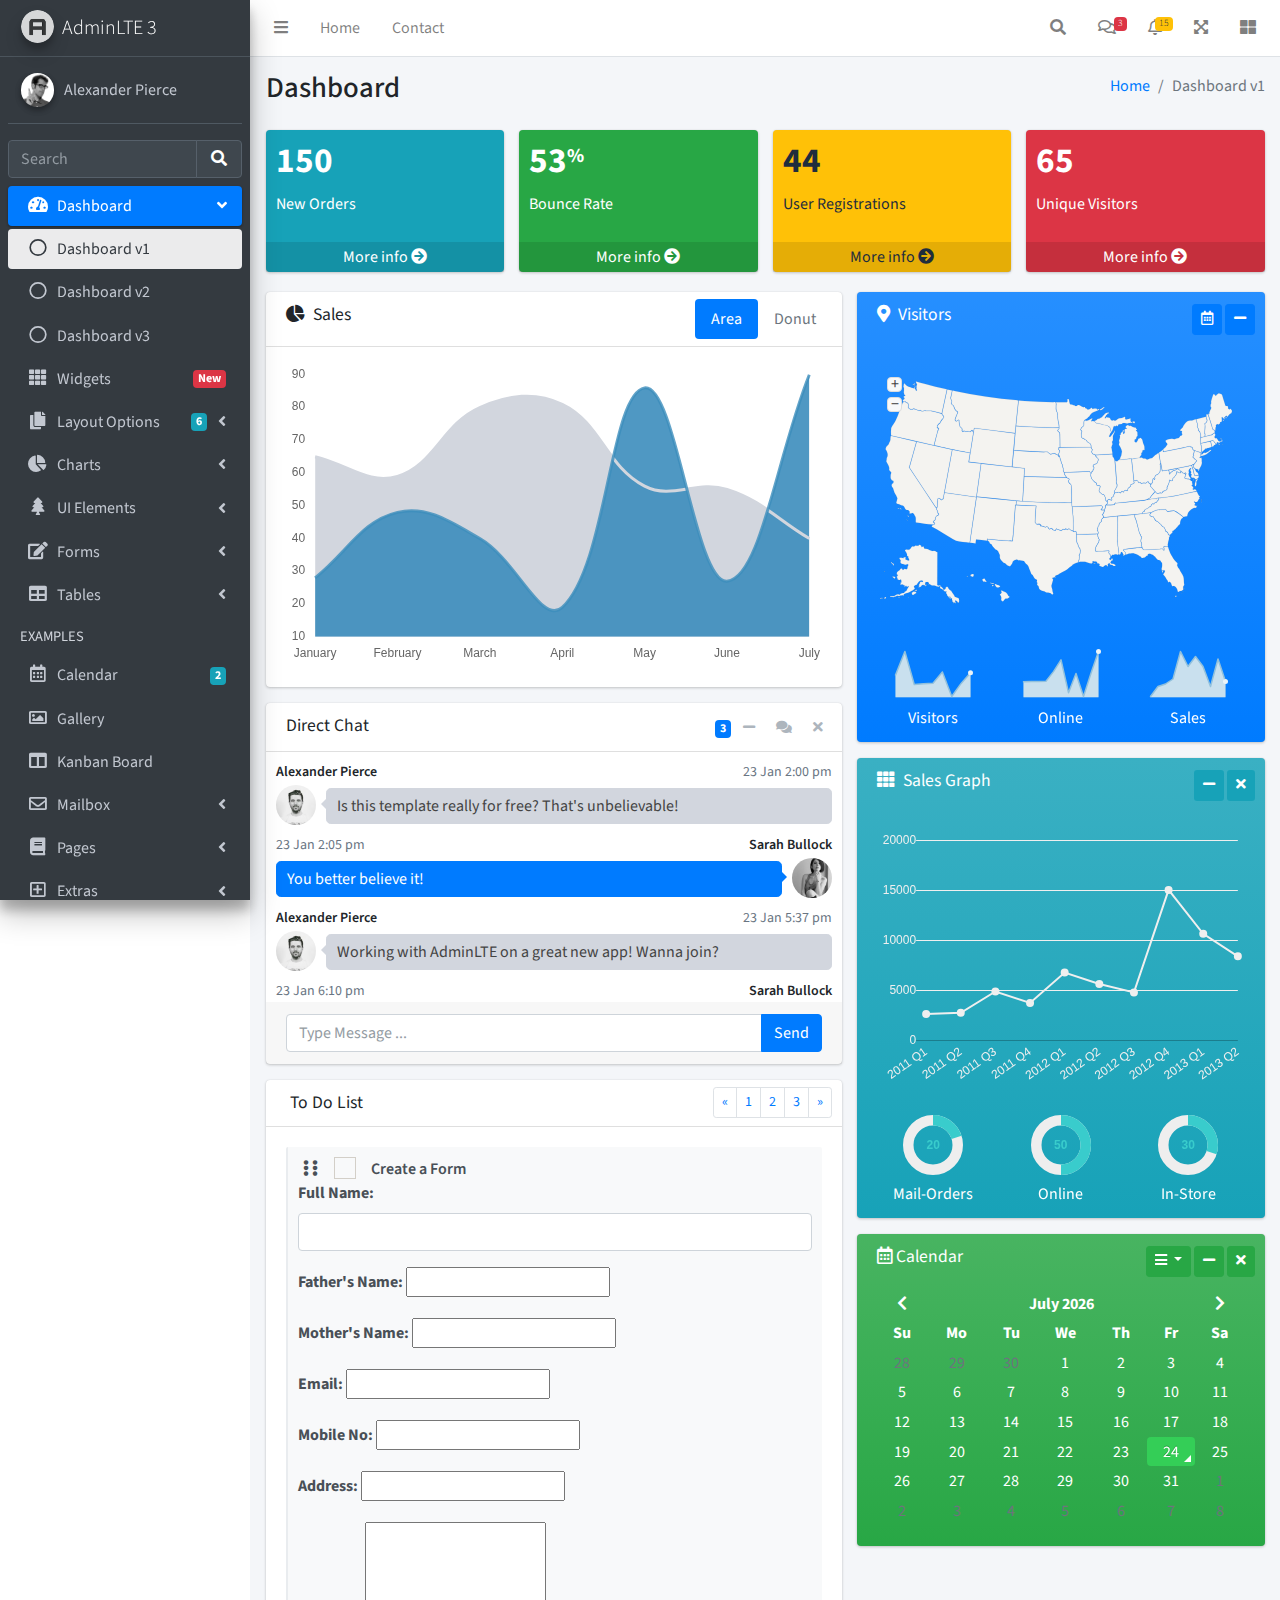
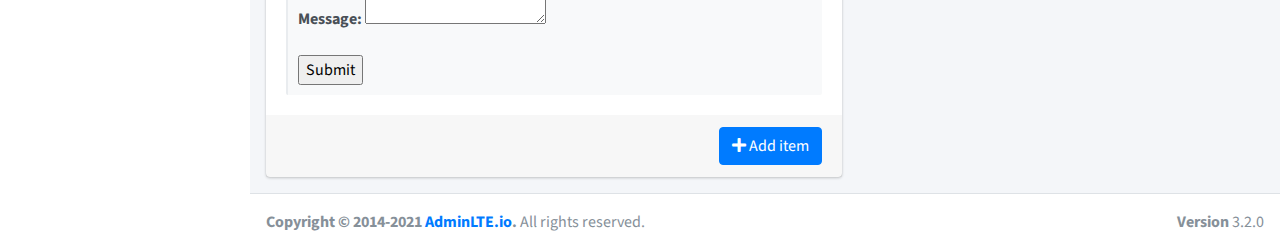
==== index.html @ a530fca0 "form assignment" ====
<!DOCTYPE html>
<html lang="en">
<head>
  <meta charset="utf-8">
  <meta name="viewport" content="width=device-width, initial-scale=1">
  <title>AdminLTE 3 | Dashboard</title>

  <!-- Google Font: Source Sans Pro -->
  <link rel="stylesheet" href="https://fonts.googleapis.com/css?family=Source+Sans+Pro:300,400,400i,700&display=fallback">
  <!-- Font Awesome -->
  <link rel="stylesheet" href="plugins/fontawesome-free/css/all.min.css">
  <!-- Ionicons -->
  <link rel="stylesheet" href="https://code.ionicframework.com/ionicons/2.0.1/css/ionicons.min.css">
  <!-- Tempusdominus Bootstrap 4 -->
  <link rel="stylesheet" href="plugins/tempusdominus-bootstrap-4/css/tempusdominus-bootstrap-4.min.css">
  <!-- iCheck -->
  <link rel="stylesheet" href="plugins/icheck-bootstrap/icheck-bootstrap.min.css">
  <!-- JQVMap -->
  <link rel="stylesheet" href="plugins/jqvmap/jqvmap.min.css">
  <!-- Theme style -->
  <link rel="stylesheet" href="dist/css/adminlte.min.css">
  <!-- overlayScrollbars -->
  <link rel="stylesheet" href="plugins/overlayScrollbars/css/OverlayScrollbars.min.css">
  <!-- Daterange picker -->
  <link rel="stylesheet" href="plugins/daterangepicker/daterangepicker.css">
  <!-- summernote -->
  <link rel="stylesheet" href="plugins/summernote/summernote-bs4.min.css">
</head>
<body class="hold-transition sidebar-mini layout-fixed">
<div class="wrapper">

  <!-- Preloader -->
  <div class="preloader flex-column justify-content-center align-items-center">
    <img class="animation__shake" src="dist/img/AdminLTELogo.png" alt="AdminLTELogo" height="60" width="60">
  </div>

  <!-- Navbar -->
  <nav class="main-header navbar navbar-expand navbar-white navbar-light">
    <!-- Left navbar links -->
    <ul class="navbar-nav">
      <li class="nav-item">
        <a class="nav-link" data-widget="pushmenu" href="#" role="button"><i class="fas fa-bars"></i></a>
      </li>
      <li class="nav-item d-none d-sm-inline-block">
        <a href="index3.html" class="nav-link">Home</a>
      </li>
      <li class="nav-item d-none d-sm-inline-block">
        <a href="#" class="nav-link">Contact</a>
      </li>
    </ul>

    <!-- Right navbar links -->
    <ul class="navbar-nav ml-auto">
      <!-- Navbar Search -->
      <li class="nav-item">
        <a class="nav-link" data-widget="navbar-search" href="#" role="button">
          <i class="fas fa-search"></i>
        </a>
        <div class="navbar-search-block">
          <form class="form-inline">
            <div class="input-group input-group-sm">
              <input class="form-control form-control-navbar" type="search" placeholder="Search" aria-label="Search">
              <div class="input-group-append">
                <button class="btn btn-navbar" type="submit">
                  <i class="fas fa-search"></i>
                </button>
                <button class="btn btn-navbar" type="button" data-widget="navbar-search">
                  <i class="fas fa-times"></i>
                </button>
              </div>
            </div>
          </form>
        </div>
      </li>

      <!-- Messages Dropdown Menu -->
      <li class="nav-item dropdown">
        <a class="nav-link" data-toggle="dropdown" href="#">
          <i class="far fa-comments"></i>
          <span class="badge badge-danger navbar-badge">3</span>
        </a>
        <div class="dropdown-menu dropdown-menu-lg dropdown-menu-right">
          <a href="#" class="dropdown-item">
            <!-- Message Start -->
            <div class="media">
              <img src="dist/img/user1-128x128.jpg" alt="User Avatar" class="img-size-50 mr-3 img-circle">
              <div class="media-body">
                <h3 class="dropdown-item-title">
                  Brad Diesel
                  <span class="float-right text-sm text-danger"><i class="fas fa-star"></i></span>
                </h3>
                <p class="text-sm">Call me whenever you can...</p>
                <p class="text-sm text-muted"><i class="far fa-clock mr-1"></i> 4 Hours Ago</p>
              </div>
            </div>
            <!-- Message End -->
          </a>
          <div class="dropdown-divider"></div>
          <a href="#" class="dropdown-item">
            <!-- Message Start -->
            <div class="media">
              <img src="dist/img/user8-128x128.jpg" alt="User Avatar" class="img-size-50 img-circle mr-3">
              <div class="media-body">
                <h3 class="dropdown-item-title">
                  John Pierce
                  <span class="float-right text-sm text-muted"><i class="fas fa-star"></i></span>
                </h3>
                <p class="text-sm">I got your message bro</p>
                <p class="text-sm text-muted"><i class="far fa-clock mr-1"></i> 4 Hours Ago</p>
              </div>
            </div>
            <!-- Message End -->
          </a>
          <div class="dropdown-divider"></div>
          <a href="#" class="dropdown-item">
            <!-- Message Start -->
            <div class="media">
              <img src="dist/img/user3-128x128.jpg" alt="User Avatar" class="img-size-50 img-circle mr-3">
              <div class="media-body">
                <h3 class="dropdown-item-title">
                  Nora Silvester
                  <span class="float-right text-sm text-warning"><i class="fas fa-star"></i></span>
                </h3>
                <p class="text-sm">The subject goes here</p>
                <p class="text-sm text-muted"><i class="far fa-clock mr-1"></i> 4 Hours Ago</p>
              </div>
            </div>
            <!-- Message End -->
          </a>
          <div class="dropdown-divider"></div>
          <a href="#" class="dropdown-item dropdown-footer">See All Messages</a>
        </div>
      </li>
      <!-- Notifications Dropdown Menu -->
      <li class="nav-item dropdown">
        <a class="nav-link" data-toggle="dropdown" href="#">
          <i class="far fa-bell"></i>
          <span class="badge badge-warning navbar-badge">15</span>
        </a>
        <div class="dropdown-menu dropdown-menu-lg dropdown-menu-right">
          <span class="dropdown-item dropdown-header">15 Notifications</span>
          <div class="dropdown-divider"></div>
          <a href="#" class="dropdown-item">
            <i class="fas fa-envelope mr-2"></i> 4 new messages
            <span class="float-right text-muted text-sm">3 mins</span>
          </a>
          <div class="dropdown-divider"></div>
          <a href="#" class="dropdown-item">
            <i class="fas fa-users mr-2"></i> 8 friend requests
            <span class="float-right text-muted text-sm">12 hours</span>
          </a>
          <div class="dropdown-divider"></div>
          <a href="#" class="dropdown-item">
            <i class="fas fa-file mr-2"></i> 3 new reports
            <span class="float-right text-muted text-sm">2 days</span>
          </a>
          <div class="dropdown-divider"></div>
          <a href="#" class="dropdown-item dropdown-footer">See All Notifications</a>
        </div>
      </li>
      <li class="nav-item">
        <a class="nav-link" data-widget="fullscreen" href="#" role="button">
          <i class="fas fa-expand-arrows-alt"></i>
        </a>
      </li>
      <li class="nav-item">
        <a class="nav-link" data-widget="control-sidebar" data-controlsidebar-slide="true" href="#" role="button">
          <i class="fas fa-th-large"></i>
        </a>
      </li>
    </ul>
  </nav>
  <!-- /.navbar -->

  <!-- Main Sidebar Container -->
  <aside class="main-sidebar sidebar-dark-primary elevation-4">
    <!-- Brand Logo -->
    <a href="index3.html" class="brand-link">
      <img src="dist/img/AdminLTELogo.png" alt="AdminLTE Logo" class="brand-image img-circle elevation-3" style="opacity: .8">
      <span class="brand-text font-weight-light">AdminLTE 3</span>
    </a>

    <!-- Sidebar -->
    <div class="sidebar">
      <!-- Sidebar user panel (optional) -->
      <div class="user-panel mt-3 pb-3 mb-3 d-flex">
        <div class="image">
          <img src="dist/img/user2-160x160.jpg" class="img-circle elevation-2" alt="User Image">
        </div>
        <div class="info">
          <a href="#" class="d-block">Alexander Pierce</a>
        </div>
      </div>

      <!-- SidebarSearch Form -->
      <div class="form-inline">
        <div class="input-group" data-widget="sidebar-search">
          <input class="form-control form-control-sidebar" type="search" placeholder="Search" aria-label="Search">
          <div class="input-group-append">
            <button class="btn btn-sidebar">
              <i class="fas fa-search fa-fw"></i>
            </button>
          </div>
        </div>
      </div>

      <!-- Sidebar Menu -->
      <nav class="mt-2">
        <ul class="nav nav-pills nav-sidebar flex-column" data-widget="treeview" role="menu" data-accordion="false">
          <!-- Add icons to the links using the .nav-icon class
               with font-awesome or any other icon font library -->
          <li class="nav-item menu-open">
            <a href="#" class="nav-link active">
              <i class="nav-icon fas fa-tachometer-alt"></i>
              <p>
                Dashboard
                <i class="right fas fa-angle-left"></i>
              </p>
            </a>
            <ul class="nav nav-treeview">
              <li class="nav-item">
                <a href="./index.html" class="nav-link active">
                  <i class="far fa-circle nav-icon"></i>
                  <p>Dashboard v1</p>
                </a>
              </li>
              <li class="nav-item">
                <a href="./index2.html" class="nav-link">
                  <i class="far fa-circle nav-icon"></i>
                  <p>Dashboard v2</p>
                </a>
              </li>
              <li class="nav-item">
                <a href="./index3.html" class="nav-link">
                  <i class="far fa-circle nav-icon"></i>
                  <p>Dashboard v3</p>
                </a>
              </li>
            </ul>
          </li>
          <li class="nav-item">
            <a href="pages/widgets.html" class="nav-link">
              <i class="nav-icon fas fa-th"></i>
              <p>
                Widgets
                <span class="right badge badge-danger">New</span>
              </p>
            </a>
          </li>
          <li class="nav-item">
            <a href="#" class="nav-link">
              <i class="nav-icon fas fa-copy"></i>
              <p>
                Layout Options
                <i class="fas fa-angle-left right"></i>
                <span class="badge badge-info right">6</span>
              </p>
            </a>
            <ul class="nav nav-treeview">
              <li class="nav-item">
                <a href="pages/layout/top-nav.html" class="nav-link">
                  <i class="far fa-circle nav-icon"></i>
                  <p>Top Navigation</p>
                </a>
              </li>
              <li class="nav-item">
                <a href="pages/layout/top-nav-sidebar.html" class="nav-link">
                  <i class="far fa-circle nav-icon"></i>
                  <p>Top Navigation + Sidebar</p>
                </a>
              </li>
              <li class="nav-item">
                <a href="pages/layout/boxed.html" class="nav-link">
                  <i class="far fa-circle nav-icon"></i>
                  <p>Boxed</p>
                </a>
              </li>
              <li class="nav-item">
                <a href="pages/layout/fixed-sidebar.html" class="nav-link">
                  <i class="far fa-circle nav-icon"></i>
                  <p>Fixed Sidebar</p>
                </a>
              </li>
              <li class="nav-item">
                <a href="pages/layout/fixed-sidebar-custom.html" class="nav-link">
                  <i class="far fa-circle nav-icon"></i>
                  <p>Fixed Sidebar <small>+ Custom Area</small></p>
                </a>
              </li>
              <li class="nav-item">
                <a href="pages/layout/fixed-topnav.html" class="nav-link">
                  <i class="far fa-circle nav-icon"></i>
                  <p>Fixed Navbar</p>
                </a>
              </li>
              <li class="nav-item">
                <a href="pages/layout/fixed-footer.html" class="nav-link">
                  <i class="far fa-circle nav-icon"></i>
                  <p>Fixed Footer</p>
                </a>
              </li>
              <li class="nav-item">
                <a href="pages/layout/collapsed-sidebar.html" class="nav-link">
                  <i class="far fa-circle nav-icon"></i>
                  <p>Collapsed Sidebar</p>
                </a>
              </li>
            </ul>
          </li>
          <li class="nav-item">
            <a href="#" class="nav-link">
              <i class="nav-icon fas fa-chart-pie"></i>
              <p>
                Charts
                <i class="right fas fa-angle-left"></i>
              </p>
            </a>
            <ul class="nav nav-treeview">
              <li class="nav-item">
                <a href="pages/charts/chartjs.html" class="nav-link">
                  <i class="far fa-circle nav-icon"></i>
                  <p>ChartJS</p>
                </a>
              </li>
              <li class="nav-item">
                <a href="pages/charts/flot.html" class="nav-link">
                  <i class="far fa-circle nav-icon"></i>
                  <p>Flot</p>
                </a>
              </li>
              <li class="nav-item">
                <a href="pages/charts/inline.html" class="nav-link">
                  <i class="far fa-circle nav-icon"></i>
                  <p>Inline</p>
                </a>
              </li>
              <li class="nav-item">
                <a href="pages/charts/uplot.html" class="nav-link">
                  <i class="far fa-circle nav-icon"></i>
                  <p>uPlot</p>
                </a>
              </li>
            </ul>
          </li>
          <li class="nav-item">
            <a href="#" class="nav-link">
              <i class="nav-icon fas fa-tree"></i>
              <p>
                UI Elements
                <i class="fas fa-angle-left right"></i>
              </p>
            </a>
            <ul class="nav nav-treeview">
              <li class="nav-item">
                <a href="pages/UI/general.html" class="nav-link">
                  <i class="far fa-circle nav-icon"></i>
                  <p>General</p>
                </a>
              </li>
              <li class="nav-item">
                <a href="pages/UI/icons.html" class="nav-link">
                  <i class="far fa-circle nav-icon"></i>
                  <p>Icons</p>
                </a>
              </li>
              <li class="nav-item">
                <a href="pages/UI/buttons.html" class="nav-link">
                  <i class="far fa-circle nav-icon"></i>
                  <p>Buttons</p>
                </a>
              </li>
              <li class="nav-item">
                <a href="pages/UI/sliders.html" class="nav-link">
                  <i class="far fa-circle nav-icon"></i>
                  <p>Sliders</p>
                </a>
              </li>
              <li class="nav-item">
                <a href="pages/UI/modals.html" class="nav-link">
                  <i class="far fa-circle nav-icon"></i>
                  <p>Modals & Alerts</p>
                </a>
              </li>
              <li class="nav-item">
                <a href="pages/UI/navbar.html" class="nav-link">
                  <i class="far fa-circle nav-icon"></i>
                  <p>Navbar & Tabs</p>
                </a>
              </li>
              <li class="nav-item">
                <a href="pages/UI/timeline.html" class="nav-link">
                  <i class="far fa-circle nav-icon"></i>
                  <p>Timeline</p>
                </a>
              </li>
              <li class="nav-item">
                <a href="pages/UI/ribbons.html" class="nav-link">
                  <i class="far fa-circle nav-icon"></i>
                  <p>Ribbons</p>
                </a>
              </li>
            </ul>
          </li>
          <li class="nav-item">
            <a href="#" class="nav-link">
              <i class="nav-icon fas fa-edit"></i>
              <p>
                Forms
                <i class="fas fa-angle-left right"></i>
              </p>
            </a>
            <ul class="nav nav-treeview">
              <li class="nav-item">
                <a href="pages/forms/general.html" class="nav-link">
                  <i class="far fa-circle nav-icon"></i>
                  <p>General Elements</p>
                </a>
              </li>
              <li class="nav-item">
                <a href="pages/forms/advanced.html" class="nav-link">
                  <i class="far fa-circle nav-icon"></i>
                  <p>Advanced Elements</p>
                </a>
              </li>
              <li class="nav-item">
                <a href="pages/forms/editors.html" class="nav-link">
                  <i class="far fa-circle nav-icon"></i>
                  <p>Editors</p>
                </a>
              </li>
              <li class="nav-item">
                <a href="pages/forms/validation.html" class="nav-link">
                  <i class="far fa-circle nav-icon"></i>
                  <p>Validation</p>
                </a>
              </li>
            </ul>
          </li>
          <li class="nav-item">
            <a href="#" class="nav-link">
              <i class="nav-icon fas fa-table"></i>
              <p>
                Tables
                <i class="fas fa-angle-left right"></i>
              </p>
            </a>
            <ul class="nav nav-treeview">
              <li class="nav-item">
                <a href="pages/tables/simple.html" class="nav-link">
                  <i class="far fa-circle nav-icon"></i>
                  <p>Simple Tables</p>
                </a>
              </li>
              <li class="nav-item">
                <a href="pages/tables/data.html" class="nav-link">
                  <i class="far fa-circle nav-icon"></i>
                  <p>DataTables</p>
                </a>
              </li>
              <li class="nav-item">
                <a href="pages/tables/jsgrid.html" class="nav-link">
                  <i class="far fa-circle nav-icon"></i>
                  <p>jsGrid</p>
                </a>
              </li>
            </ul>
          </li>
          <li class="nav-header">EXAMPLES</li>
          <li class="nav-item">
            <a href="pages/calendar.html" class="nav-link">
              <i class="nav-icon far fa-calendar-alt"></i>
              <p>
                Calendar
                <span class="badge badge-info right">2</span>
              </p>
            </a>
          </li>
          <li class="nav-item">
            <a href="pages/gallery.html" class="nav-link">
              <i class="nav-icon far fa-image"></i>
              <p>
                Gallery
              </p>
            </a>
          </li>
          <li class="nav-item">
            <a href="pages/kanban.html" class="nav-link">
              <i class="nav-icon fas fa-columns"></i>
              <p>
                Kanban Board
              </p>
            </a>
          </li>
          <li class="nav-item">
            <a href="#" class="nav-link">
              <i class="nav-icon far fa-envelope"></i>
              <p>
                Mailbox
                <i class="fas fa-angle-left right"></i>
              </p>
            </a>
            <ul class="nav nav-treeview">
              <li class="nav-item">
                <a href="pages/mailbox/mailbox.html" class="nav-link">
                  <i class="far fa-circle nav-icon"></i>
                  <p>Inbox</p>
                </a>
              </li>
              <li class="nav-item">
                <a href="pages/mailbox/compose.html" class="nav-link">
                  <i class="far fa-circle nav-icon"></i>
                  <p>Compose</p>
                </a>
              </li>
              <li class="nav-item">
                <a href="pages/mailbox/read-mail.html" class="nav-link">
                  <i class="far fa-circle nav-icon"></i>
                  <p>Read</p>
                </a>
              </li>
            </ul>
          </li>
          <li class="nav-item">
            <a href="#" class="nav-link">
              <i class="nav-icon fas fa-book"></i>
              <p>
                Pages
                <i class="fas fa-angle-left right"></i>
              </p>
            </a>
            <ul class="nav nav-treeview">
              <li class="nav-item">
                <a href="pages/examples/invoice.html" class="nav-link">
                  <i class="far fa-circle nav-icon"></i>
                  <p>Invoice</p>
                </a>
              </li>
              <li class="nav-item">
                <a href="pages/examples/profile.html" class="nav-link">
                  <i class="far fa-circle nav-icon"></i>
                  <p>Profile</p>
                </a>
              </li>
              <li class="nav-item">
                <a href="pages/examples/e-commerce.html" class="nav-link">
                  <i class="far fa-circle nav-icon"></i>
                  <p>E-commerce</p>
                </a>
              </li>
              <li class="nav-item">
                <a href="pages/examples/projects.html" class="nav-link">
                  <i class="far fa-circle nav-icon"></i>
                  <p>Projects</p>
                </a>
              </li>
              <li class="nav-item">
                <a href="pages/examples/project-add.html" class="nav-link">
                  <i class="far fa-circle nav-icon"></i>
                  <p>Project Add</p>
                </a>
              </li>
              <li class="nav-item">
                <a href="pages/examples/project-edit.html" class="nav-link">
                  <i class="far fa-circle nav-icon"></i>
                  <p>Project Edit</p>
                </a>
              </li>
              <li class="nav-item">
                <a href="pages/examples/project-detail.html" class="nav-link">
                  <i class="far fa-circle nav-icon"></i>
                  <p>Project Detail</p>
                </a>
              </li>
              <li class="nav-item">
                <a href="pages/examples/contacts.html" class="nav-link">
                  <i class="far fa-circle nav-icon"></i>
                  <p>Contacts</p>
                </a>
              </li>
              <li class="nav-item">
                <a href="pages/examples/faq.html" class="nav-link">
                  <i class="far fa-circle nav-icon"></i>
                  <p>FAQ</p>
                </a>
              </li>
              <li class="nav-item">
                <a href="pages/examples/contact-us.html" class="nav-link">
                  <i class="far fa-circle nav-icon"></i>
                  <p>Contact us</p>
                </a>
              </li>
            </ul>
          </li>
          <li class="nav-item">
            <a href="#" class="nav-link">
              <i class="nav-icon far fa-plus-square"></i>
              <p>
                Extras
                <i class="fas fa-angle-left right"></i>
              </p>
            </a>
            <ul class="nav nav-treeview">
              <li class="nav-item">
                <a href="#" class="nav-link">
                  <i class="far fa-circle nav-icon"></i>
                  <p>
                    Login & Register v1
                    <i class="fas fa-angle-left right"></i>
                  </p>
                </a>
                <ul class="nav nav-treeview">
                  <li class="nav-item">
                    <a href="pages/examples/login.html" class="nav-link">
                      <i class="far fa-circle nav-icon"></i>
                      <p>Login v1</p>
                    </a>
                  </li>
                  <li class="nav-item">
                    <a href="pages/examples/register.html" class="nav-link">
                      <i class="far fa-circle nav-icon"></i>
                      <p>Register v1</p>
                    </a>
                  </li>
                  <li class="nav-item">
                    <a href="pages/examples/forgot-password.html" class="nav-link">
                      <i class="far fa-circle nav-icon"></i>
                      <p>Forgot Password v1</p>
                    </a>
                  </li>
                  <li class="nav-item">
                    <a href="pages/examples/recover-password.html" class="nav-link">
                      <i class="far fa-circle nav-icon"></i>
                      <p>Recover Password v1</p>
                    </a>
                  </li>
                </ul>
              </li>
              <li class="nav-item">
                <a href="#" class="nav-link">
                  <i class="far fa-circle nav-icon"></i>
                  <p>
                    Login & Register v2
                    <i class="fas fa-angle-left right"></i>
                  </p>
                </a>
                <ul class="nav nav-treeview">
                  <li class="nav-item">
                    <a href="pages/examples/login-v2.html" class="nav-link">
                      <i class="far fa-circle nav-icon"></i>
                      <p>Login v2</p>
                    </a>
                  </li>
                  <li class="nav-item">
                    <a href="pages/examples/register-v2.html" class="nav-link">
                      <i class="far fa-circle nav-icon"></i>
                      <p>Register v2</p>
                    </a>
                  </li>
                  <li class="nav-item">
                    <a href="pages/examples/forgot-password-v2.html" class="nav-link">
                      <i class="far fa-circle nav-icon"></i>
                      <p>Forgot Password v2</p>
                    </a>
                  </li>
                  <li class="nav-item">
                    <a href="pages/examples/recover-password-v2.html" class="nav-link">
                      <i class="far fa-circle nav-icon"></i>
                      <p>Recover Password v2</p>
                    </a>
                  </li>
                </ul>
              </li>
              <li class="nav-item">
                <a href="pages/examples/lockscreen.html" class="nav-link">
                  <i class="far fa-circle nav-icon"></i>
                  <p>Lockscreen</p>
                </a>
              </li>
              <li class="nav-item">
                <a href="pages/examples/legacy-user-menu.html" class="nav-link">
                  <i class="far fa-circle nav-icon"></i>
                  <p>Legacy User Menu</p>
                </a>
              </li>
              <li class="nav-item">
                <a href="pages/examples/language-menu.html" class="nav-link">
                  <i class="far fa-circle nav-icon"></i>
                  <p>Language Menu</p>
                </a>
              </li>
              <li class="nav-item">
                <a href="pages/examples/404.html" class="nav-link">
                  <i class="far fa-circle nav-icon"></i>
                  <p>Error 404</p>
                </a>
              </li>
              <li class="nav-item">
                <a href="pages/examples/500.html" class="nav-link">
                  <i class="far fa-circle nav-icon"></i>
                  <p>Error 500</p>
                </a>
              </li>
              <li class="nav-item">
                <a href="pages/examples/pace.html" class="nav-link">
                  <i class="far fa-circle nav-icon"></i>
                  <p>Pace</p>
                </a>
              </li>
              <li class="nav-item">
                <a href="pages/examples/blank.html" class="nav-link">
                  <i class="far fa-circle nav-icon"></i>
                  <p>Blank Page</p>
                </a>
              </li>
              <li class="nav-item">
                <a href="starter.html" class="nav-link">
                  <i class="far fa-circle nav-icon"></i>
                  <p>Starter Page</p>
                </a>
              </li>
            </ul>
          </li>
          <li class="nav-item">
            <a href="#" class="nav-link">
              <i class="nav-icon fas fa-search"></i>
              <p>
                Search
                <i class="fas fa-angle-left right"></i>
              </p>
            </a>
            <ul class="nav nav-treeview">
              <li class="nav-item">
                <a href="pages/search/simple.html" class="nav-link">
                  <i class="far fa-circle nav-icon"></i>
                  <p>Simple Search</p>
                </a>
              </li>
              <li class="nav-item">
                <a href="pages/search/enhanced.html" class="nav-link">
                  <i class="far fa-circle nav-icon"></i>
                  <p>Enhanced</p>
                </a>
              </li>
            </ul>
          </li>
          <li class="nav-header">MISCELLANEOUS</li>
          <li class="nav-item">
            <a href="iframe.html" class="nav-link">
              <i class="nav-icon fas fa-ellipsis-h"></i>
              <p>Tabbed IFrame Plugin</p>
            </a>
          </li>
          <li class="nav-item">
            <a href="https://adminlte.io/docs/3.1/" class="nav-link">
              <i class="nav-icon fas fa-file"></i>
              <p>Documentation</p>
            </a>
          </li>
          <li class="nav-header">MULTI LEVEL EXAMPLE</li>
          <li class="nav-item">
            <a href="#" class="nav-link">
              <i class="fas fa-circle nav-icon"></i>
              <p>Level 1</p>
            </a>
          </li>
          <li class="nav-item">
            <a href="#" class="nav-link">
              <i class="nav-icon fas fa-circle"></i>
              <p>
                Level 1
                <i class="right fas fa-angle-left"></i>
              </p>
            </a>
            <ul class="nav nav-treeview">
              <li class="nav-item">
                <a href="#" class="nav-link">
                  <i class="far fa-circle nav-icon"></i>
                  <p>Level 2</p>
                </a>
              </li>
              <li class="nav-item">
                <a href="#" class="nav-link">
                  <i class="far fa-circle nav-icon"></i>
                  <p>
                    Level 2
                    <i class="right fas fa-angle-left"></i>
                  </p>
                </a>
                <ul class="nav nav-treeview">
                  <li class="nav-item">
                    <a href="#" class="nav-link">
                      <i class="far fa-dot-circle nav-icon"></i>
                      <p>Level 3</p>
                    </a>
                  </li>
                  <li class="nav-item">
                    <a href="#" class="nav-link">
                      <i class="far fa-dot-circle nav-icon"></i>
                      <p>Level 3</p>
                    </a>
                  </li>
                  <li class="nav-item">
                    <a href="#" class="nav-link">
                      <i class="far fa-dot-circle nav-icon"></i>
                      <p>Level 3</p>
                    </a>
                  </li>
                </ul>
              </li>
              <li class="nav-item">
                <a href="#" class="nav-link">
                  <i class="far fa-circle nav-icon"></i>
                  <p>Level 2</p>
                </a>
              </li>
            </ul>
          </li>
          <li class="nav-item">
            <a href="#" class="nav-link">
              <i class="fas fa-circle nav-icon"></i>
              <p>Level 1</p>
            </a>
          </li>
          <li class="nav-header">LABELS</li>
          <li class="nav-item">
            <a href="#" class="nav-link">
              <i class="nav-icon far fa-circle text-danger"></i>
              <p class="text">Important</p>
            </a>
          </li>
          <li class="nav-item">
            <a href="#" class="nav-link">
              <i class="nav-icon far fa-circle text-warning"></i>
              <p>Warning</p>
            </a>
          </li>
          <li class="nav-item">
            <a href="#" class="nav-link">
              <i class="nav-icon far fa-circle text-info"></i>
              <p>Informational</p>
            </a>
          </li>
        </ul>
      </nav>
      <!-- /.sidebar-menu -->
    </div>
    <!-- /.sidebar -->
  </aside>

  <!-- Content Wrapper. Contains page content -->
  <div class="content-wrapper">
    <!-- Content Header (Page header) -->
    <div class="content-header">
      <div class="container-fluid">
        <div class="row mb-2">
          <div class="col-sm-6">
            <h1 class="m-0">Dashboard</h1>
          </div><!-- /.col -->
          <div class="col-sm-6">
            <ol class="breadcrumb float-sm-right">
              <li class="breadcrumb-item"><a href="#">Home</a></li>
              <li class="breadcrumb-item active">Dashboard v1</li>
            </ol>
          </div><!-- /.col -->
        </div><!-- /.row -->
      </div><!-- /.container-fluid -->
    </div>
    <!-- /.content-header -->

    <!-- Main content -->
    <section class="content">
      <div class="container-fluid">
        <!-- Small boxes (Stat box) -->
        <div class="row">
          <div class="col-lg-3 col-6">
            <!-- small box -->
            <div class="small-box bg-info">
              <div class="inner">
                <h3>150</h3>

                <p>New Orders</p>
              </div>
              <div class="icon">
                <i class="ion ion-bag"></i>
              </div>
              <a href="#" class="small-box-footer">More info <i class="fas fa-arrow-circle-right"></i></a>
            </div>
          </div>
          <!-- ./col -->
          <div class="col-lg-3 col-6">
            <!-- small box -->
            <div class="small-box bg-success">
              <div class="inner">
                <h3>53<sup style="font-size: 20px">%</sup></h3>

                <p>Bounce Rate</p>
              </div>
              <div class="icon">
                <i class="ion ion-stats-bars"></i>
              </div>
              <a href="#" class="small-box-footer">More info <i class="fas fa-arrow-circle-right"></i></a>
            </div>
          </div>
          <!-- ./col -->
          <div class="col-lg-3 col-6">
            <!-- small box -->
            <div class="small-box bg-warning">
              <div class="inner">
                <h3>44</h3>

                <p>User Registrations</p>
              </div>
              <div class="icon">
                <i class="ion ion-person-add"></i>
              </div>
              <a href="#" class="small-box-footer">More info <i class="fas fa-arrow-circle-right"></i></a>
            </div>
          </div>
          <!-- ./col -->
          <div class="col-lg-3 col-6">
            <!-- small box -->
            <div class="small-box bg-danger">
              <div class="inner">
                <h3>65</h3>

                <p>Unique Visitors</p>
              </div>
              <div class="icon">
                <i class="ion ion-pie-graph"></i>
              </div>
              <a href="#" class="small-box-footer">More info <i class="fas fa-arrow-circle-right"></i></a>
            </div>
          </div>
          <!-- ./col -->
        </div>
        <!-- /.row -->
        <!-- Main row -->
        <div class="row">
          <!-- Left col -->
          <section class="col-lg-7 connectedSortable">
            <!-- Custom tabs (Charts with tabs)-->
            <div class="card">
              <div class="card-header">
                <h3 class="card-title">
                  <i class="fas fa-chart-pie mr-1"></i>
                  Sales
                </h3>
                <div class="card-tools">
                  <ul class="nav nav-pills ml-auto">
                    <li class="nav-item">
                      <a class="nav-link active" href="#revenue-chart" data-toggle="tab">Area</a>
                    </li>
                    <li class="nav-item">
                      <a class="nav-link" href="#sales-chart" data-toggle="tab">Donut</a>
                    </li>
                  </ul>
                </div>
              </div><!-- /.card-header -->
              <div class="card-body">
                <div class="tab-content p-0">
                  <!-- Morris chart - Sales -->
                  <div class="chart tab-pane active" id="revenue-chart"
                       style="position: relative; height: 300px;">
                      <canvas id="revenue-chart-canvas" height="300" style="height: 300px;"></canvas>
                   </div>
                  <div class="chart tab-pane" id="sales-chart" style="position: relative; height: 300px;">
                    <canvas id="sales-chart-canvas" height="300" style="height: 300px;"></canvas>
                  </div>
                </div>
              </div><!-- /.card-body -->
            </div>
            <!-- /.card -->

            <!-- DIRECT CHAT -->
            <div class="card direct-chat direct-chat-primary">
              <div class="card-header">
                <h3 class="card-title">Direct Chat</h3>

                <div class="card-tools">
                  <span title="3 New Messages" class="badge badge-primary">3</span>
                  <button type="button" class="btn btn-tool" data-card-widget="collapse">
                    <i class="fas fa-minus"></i>
                  </button>
                  <button type="button" class="btn btn-tool" title="Contacts" data-widget="chat-pane-toggle">
                    <i class="fas fa-comments"></i>
                  </button>
                  <button type="button" class="btn btn-tool" data-card-widget="remove">
                    <i class="fas fa-times"></i>
                  </button>
                </div>
              </div>
              <!-- /.card-header -->
              <div class="card-body">
                <!-- Conversations are loaded here -->
                <div class="direct-chat-messages">
                  <!-- Message. Default to the left -->
                  <div class="direct-chat-msg">
                    <div class="direct-chat-infos clearfix">
                      <span class="direct-chat-name float-left">Alexander Pierce</span>
                      <span class="direct-chat-timestamp float-right">23 Jan 2:00 pm</span>
                    </div>
                    <!-- /.direct-chat-infos -->
                    <img class="direct-chat-img" src="dist/img/user1-128x128.jpg" alt="message user image">
                    <!-- /.direct-chat-img -->
                    <div class="direct-chat-text">
                      Is this template really for free? That's unbelievable!
                    </div>
                    <!-- /.direct-chat-text -->
                  </div>
                  <!-- /.direct-chat-msg -->

                  <!-- Message to the right -->
                  <div class="direct-chat-msg right">
                    <div class="direct-chat-infos clearfix">
                      <span class="direct-chat-name float-right">Sarah Bullock</span>
                      <span class="direct-chat-timestamp float-left">23 Jan 2:05 pm</span>
                    </div>
                    <!-- /.direct-chat-infos -->
                    <img class="direct-chat-img" src="dist/img/user3-128x128.jpg" alt="message user image">
                    <!-- /.direct-chat-img -->
                    <div class="direct-chat-text">
                      You better believe it!
                    </div>
                    <!-- /.direct-chat-text -->
                  </div>
                  <!-- /.direct-chat-msg -->

                  <!-- Message. Default to the left -->
                  <div class="direct-chat-msg">
                    <div class="direct-chat-infos clearfix">
                      <span class="direct-chat-name float-left">Alexander Pierce</span>
                      <span class="direct-chat-timestamp float-right">23 Jan 5:37 pm</span>
                    </div>
                    <!-- /.direct-chat-infos -->
                    <img class="direct-chat-img" src="dist/img/user1-128x128.jpg" alt="message user image">
                    <!-- /.direct-chat-img -->
                    <div class="direct-chat-text">
                      Working with AdminLTE on a great new app! Wanna join?
                    </div>
                    <!-- /.direct-chat-text -->
                  </div>
                  <!-- /.direct-chat-msg -->

                  <!-- Message to the right -->
                  <div class="direct-chat-msg right">
                    <div class="direct-chat-infos clearfix">
                      <span class="direct-chat-name float-right">Sarah Bullock</span>
                      <span class="direct-chat-timestamp float-left">23 Jan 6:10 pm</span>
                    </div>
                    <!-- /.direct-chat-infos -->
                    <img class="direct-chat-img" src="dist/img/user3-128x128.jpg" alt="message user image">
                    <!-- /.direct-chat-img -->
                    <div class="direct-chat-text">
                      I would love to.
                    </div>
                    <!-- /.direct-chat-text -->
                  </div>
                  <!-- /.direct-chat-msg -->

                </div>
                <!--/.direct-chat-messages-->

                <!-- Contacts are loaded here -->
                <div class="direct-chat-contacts">
                  <ul class="contacts-list">
                    <li>
                      <a href="#">
                        <img class="contacts-list-img" src="dist/img/user1-128x128.jpg" alt="User Avatar">

                        <div class="contacts-list-info">
                          <span class="contacts-list-name">
                            Count Dracula
                            <small class="contacts-list-date float-right">2/28/2015</small>
                          </span>
                          <span class="contacts-list-msg">How have you been? I was...</span>
                        </div>
                        <!-- /.contacts-list-info -->
                      </a>
                    </li>
                    <!-- End Contact Item -->
                    <li>
                      <a href="#">
                        <img class="contacts-list-img" src="dist/img/user7-128x128.jpg" alt="User Avatar">

                        <div class="contacts-list-info">
                          <span class="contacts-list-name">
                            Sarah Doe
                            <small class="contacts-list-date float-right">2/23/2015</small>
                          </span>
                          <span class="contacts-list-msg">I will be waiting for...</span>
                        </div>
                        <!-- /.contacts-list-info -->
                      </a>
                    </li>
                    <!-- End Contact Item -->
                    <li>
                      <a href="#">
                        <img class="contacts-list-img" src="dist/img/user3-128x128.jpg" alt="User Avatar">

                        <div class="contacts-list-info">
                          <span class="contacts-list-name">
                            Nadia Jolie
                            <small class="contacts-list-date float-right">2/20/2015</small>
                          </span>
                          <span class="contacts-list-msg">I'll call you back at...</span>
                        </div>
                        <!-- /.contacts-list-info -->
                      </a>
                    </li>
                    <!-- End Contact Item -->
                    <li>
                      <a href="#">
                        <img class="contacts-list-img" src="dist/img/user5-128x128.jpg" alt="User Avatar">

                        <div class="contacts-list-info">
                          <span class="contacts-list-name">
                            Nora S. Vans
                            <small class="contacts-list-date float-right">2/10/2015</small>
                          </span>
                          <span class="contacts-list-msg">Where is your new...</span>
                        </div>
                        <!-- /.contacts-list-info -->
                      </a>
                    </li>
                    <!-- End Contact Item -->
                    <li>
                      <a href="#">
                        <img class="contacts-list-img" src="dist/img/user6-128x128.jpg" alt="User Avatar">

                        <div class="contacts-list-info">
                          <span class="contacts-list-name">
                            John K.
                            <small class="contacts-list-date float-right">1/27/2015</small>
                          </span>
                          <span class="contacts-list-msg">Can I take a look at...</span>
                        </div>
                        <!-- /.contacts-list-info -->
                      </a>
                    </li>
                    <!-- End Contact Item -->
                    <li>
                      <a href="#">
                        <img class="contacts-list-img" src="dist/img/user8-128x128.jpg" alt="User Avatar">

                        <div class="contacts-list-info">
                          <span class="contacts-list-name">
                            Kenneth M.
                            <small class="contacts-list-date float-right">1/4/2015</small>
                          </span>
                          <span class="contacts-list-msg">Never mind I found...</span>
                        </div>
                        <!-- /.contacts-list-info -->
                      </a>
                    </li>
                    <!-- End Contact Item -->
                  </ul>
                  <!-- /.contacts-list -->
                </div>
                <!-- /.direct-chat-pane -->
              </div>
              <!-- /.card-body -->
              <div class="card-footer">
                <form action="#" method="post">
                  <div class="input-group">
                    <input type="text" name="message" placeholder="Type Message ..." class="form-control">
                    <span class="input-group-append">
                      <button type="button" class="btn btn-primary">Send</button>
                    </span>
                  </div>
                </form>
              </div>
              <!-- /.card-footer-->
            </div>
            <!--/.direct-chat -->

            <!-- TO DO List -->
            <div class="card">
              <div class="card-header">
                <h3 class="card-title">
                  <i class="ion ion-clipboard mr-1"></i>
                  To Do List
                </h3>

                <div class="card-tools">
                  <ul class="pagination pagination-sm">
                    <li class="page-item"><a href="#" class="page-link">&laquo;</a></li>
                    <li class="page-item"><a href="#" class="page-link">1</a></li>
                    <li class="page-item"><a href="#" class="page-link">2</a></li>
                    <li class="page-item"><a href="#" class="page-link">3</a></li>
                    <li class="page-item"><a href="#" class="page-link">&raquo;</a></li>
                  </ul>
                </div>
              </div>
              <!-- /.card-header -->
              <div class="card-body">
                <ul class="todo-list" data-widget="todo-list">
                  <li>
                    <!-- drag handle -->
                    <span class="handle">
                      <i class="fas fa-ellipsis-v"></i>
                      <i class="fas fa-ellipsis-v"></i>
                    </span>
                    <!-- checkbox -->
                    <div  class="icheck-primary d-inline ml-2">
                      <input type="checkbox" value="" name="todo1" id="todoCheck1">
                      <label for="todoCheck1"></label>
                    </div>
                    <!-- todo text -->
                    <span class="text">Create a Form</span>
                    <!-- Emphasis label -->
                    
                    <div class="form">

                                <form action="" method="POST">
                                    <div class="form-group ">
                                        <label for="name">Full Name:</label>
                                        <input class="form-control" type="text" id="name" name="name" required>
                                    </div>
                                    <div class="form-group">
                                        <label for="name">Father's Name:</label>
                                        <input type="text" id="name" name="name" required>
                                    </div>
                                    <div class="form-group">
                                        <label for="name">Mother's Name:</label>
                                        <input type="text" id="name" name="name" required>
                                    </div>
                                    <div class="form-group">
                                        <label for="email">Email:</label>
                                        <input type="text" id="email" name="email" required>
                                    </div>
                                    <div class="form-group">
                                        <label for="name">Mobile No:</label>
                                        <input type="text" id="name" name="name" required>
                                    </div>
                                    <div class="form-group">
                                        <label for="name">Address:</label>
                                        <input type="text" id="name" name="name" required>
                                    </div>
                                    <div class="form-group">
                                        <label for="message">Message:</label>
                                        <textarea id="message" name="message" rows="4" required></textarea>
                                    </div>
                                    <input type="submit" value="Submit">
                                </form>

                    </div>
                  </li>
                  
                  </li>
              </div>
              <!-- /.card-body -->
              <div class="card-footer clearfix">
                <button type="button" class="btn btn-primary float-right"><i class="fas fa-plus"></i> Add item</button>
              </div>
            </div>
            <!-- /.card -->
          </section>
          <!-- /.Left col -->
          <!-- right col (We are only adding the ID to make the widgets sortable)-->
          <section class="col-lg-5 connectedSortable">

            <!-- Map card -->
            <div class="card bg-gradient-primary">
              <div class="card-header border-0">
                <h3 class="card-title">
                  <i class="fas fa-map-marker-alt mr-1"></i>
                  Visitors
                </h3>
                <!-- card tools -->
                <div class="card-tools">
                  <button type="button" class="btn btn-primary btn-sm daterange" title="Date range">
                    <i class="far fa-calendar-alt"></i>
                  </button>
                  <button type="button" class="btn btn-primary btn-sm" data-card-widget="collapse" title="Collapse">
                    <i class="fas fa-minus"></i>
                  </button>
                </div>
                <!-- /.card-tools -->
              </div>
              <div class="card-body">
                <div id="world-map" style="height: 250px; width: 100%;"></div>
              </div>
              <!-- /.card-body-->
              <div class="card-footer bg-transparent">
                <div class="row">
                  <div class="col-4 text-center">
                    <div id="sparkline-1"></div>
                    <div class="text-white">Visitors</div>
                  </div>
                  <!-- ./col -->
                  <div class="col-4 text-center">
                    <div id="sparkline-2"></div>
                    <div class="text-white">Online</div>
                  </div>
                  <!-- ./col -->
                  <div class="col-4 text-center">
                    <div id="sparkline-3"></div>
                    <div class="text-white">Sales</div>
                  </div>
                  <!-- ./col -->
                </div>
                <!-- /.row -->
              </div>
            </div>
            <!-- /.card -->

            <!-- solid sales graph -->
            <div class="card bg-gradient-info">
              <div class="card-header border-0">
                <h3 class="card-title">
                  <i class="fas fa-th mr-1"></i>
                  Sales Graph
                </h3>

                <div class="card-tools">
                  <button type="button" class="btn bg-info btn-sm" data-card-widget="collapse">
                    <i class="fas fa-minus"></i>
                  </button>
                  <button type="button" class="btn bg-info btn-sm" data-card-widget="remove">
                    <i class="fas fa-times"></i>
                  </button>
                </div>
              </div>
              <div class="card-body">
                <canvas class="chart" id="line-chart" style="min-height: 250px; height: 250px; max-height: 250px; max-width: 100%;"></canvas>
              </div>
              <!-- /.card-body -->
              <div class="card-footer bg-transparent">
                <div class="row">
                  <div class="col-4 text-center">
                    <input type="text" class="knob" data-readonly="true" value="20" data-width="60" data-height="60"
                           data-fgColor="#39CCCC">

                    <div class="text-white">Mail-Orders</div>
                  </div>
                  <!-- ./col -->
                  <div class="col-4 text-center">
                    <input type="text" class="knob" data-readonly="true" value="50" data-width="60" data-height="60"
                           data-fgColor="#39CCCC">

                    <div class="text-white">Online</div>
                  </div>
                  <!-- ./col -->
                  <div class="col-4 text-center">
                    <input type="text" class="knob" data-readonly="true" value="30" data-width="60" data-height="60"
                           data-fgColor="#39CCCC">

                    <div class="text-white">In-Store</div>
                  </div>
                  <!-- ./col -->
                </div>
                <!-- /.row -->
              </div>
              <!-- /.card-footer -->
            </div>
            <!-- /.card -->

            <!-- Calendar -->
            <div class="card bg-gradient-success">
              <div class="card-header border-0">

                <h3 class="card-title">
                  <i class="far fa-calendar-alt"></i>
                  Calendar
                </h3>
                <!-- tools card -->
                <div class="card-tools">
                  <!-- button with a dropdown -->
                  <div class="btn-group">
                    <button type="button" class="btn btn-success btn-sm dropdown-toggle" data-toggle="dropdown" data-offset="-52">
                      <i class="fas fa-bars"></i>
                    </button>
                    <div class="dropdown-menu" role="menu">
                      <a href="#" class="dropdown-item">Add new event</a>
                      <a href="#" class="dropdown-item">Clear events</a>
                      <div class="dropdown-divider"></div>
                      <a href="#" class="dropdown-item">View calendar</a>
                    </div>
                  </div>
                  <button type="button" class="btn btn-success btn-sm" data-card-widget="collapse">
                    <i class="fas fa-minus"></i>
                  </button>
                  <button type="button" class="btn btn-success btn-sm" data-card-widget="remove">
                    <i class="fas fa-times"></i>
                  </button>
                </div>
                <!-- /. tools -->
              </div>
              <!-- /.card-header -->
              <div class="card-body pt-0">
                <!--The calendar -->
                <div id="calendar" style="width: 100%"></div>
              </div>
              <!-- /.card-body -->
            </div>
            <!-- /.card -->
          </section>
          <!-- right col -->
        </div>
        <!-- /.row (main row) -->
      </div><!-- /.container-fluid -->
    </section>
    <!-- /.content -->
  </div>
  <!-- /.content-wrapper -->
  <footer class="main-footer">
    <strong>Copyright &copy; 2014-2021 <a href="https://adminlte.io">AdminLTE.io</a>.</strong>
    All rights reserved.
    <div class="float-right d-none d-sm-inline-block">
      <b>Version</b> 3.2.0
    </div>
  </footer>

  <!-- Control Sidebar -->
  <aside class="control-sidebar control-sidebar-dark">
    <!-- Control sidebar content goes here -->
  </aside>
  <!-- /.control-sidebar -->
</div>
<!-- ./wrapper -->

<!-- jQuery -->
<script src="plugins/jquery/jquery.min.js"></script>
<!-- jQuery UI 1.11.4 -->
<script src="plugins/jquery-ui/jquery-ui.min.js"></script>
<!-- Resolve conflict in jQuery UI tooltip with Bootstrap tooltip -->
<script>
  $.widget.bridge('uibutton', $.ui.button)
</script>
<!-- Bootstrap 4 -->
<script src="plugins/bootstrap/js/bootstrap.bundle.min.js"></script>
<!-- ChartJS -->
<script src="plugins/chart.js/Chart.min.js"></script>
<!-- Sparkline -->
<script src="plugins/sparklines/sparkline.js"></script>
<!-- JQVMap -->
<script src="plugins/jqvmap/jquery.vmap.min.js"></script>
<script src="plugins/jqvmap/maps/jquery.vmap.usa.js"></script>
<!-- jQuery Knob Chart -->
<script src="plugins/jquery-knob/jquery.knob.min.js"></script>
<!-- daterangepicker -->
<script src="plugins/moment/moment.min.js"></script>
<script src="plugins/daterangepicker/daterangepicker.js"></script>
<!-- Tempusdominus Bootstrap 4 -->
<script src="plugins/tempusdominus-bootstrap-4/js/tempusdominus-bootstrap-4.min.js"></script>
<!-- Summernote -->
<script src="plugins/summernote/summernote-bs4.min.js"></script>
<!-- overlayScrollbars -->
<script src="plugins/overlayScrollbars/js/jquery.overlayScrollbars.min.js"></script>
<!-- AdminLTE App -->
<script src="dist/js/adminlte.js"></script>
<!-- AdminLTE for demo purposes -->
<script src="dist/js/demo.js"></script>
<!-- AdminLTE dashboard demo (This is only for demo purposes) -->
<script src="dist/js/pages/dashboard.js"></script>
</body>
</html>
---- plugins/jqvmap/jqvmap.min.css ----
.jqvmap-label,.jqvmap-pin{pointer-events:none}.jqvmap-label{position:absolute;display:none;-webkit-border-radius:3px;-moz-border-radius:3px;border-radius:3px;background:#292929;color:#fff;font-family:sans-serif,Verdana;font-size:smaller;padding:3px}.jqvmap-zoomin,.jqvmap-zoomout{position:absolute;left:10px;-webkit-border-radius:3px;-moz-border-radius:3px;border-radius:3px;background:#000;padding:3px;color:#fff;width:10px;height:10px;cursor:pointer;line-height:10px;text-align:center}.jqvmap-zoomin{top:10px}.jqvmap-zoomout{top:30px}.jqvmap-region{cursor:pointer}.jqvmap-ajax_response{width:100%;height:500px}
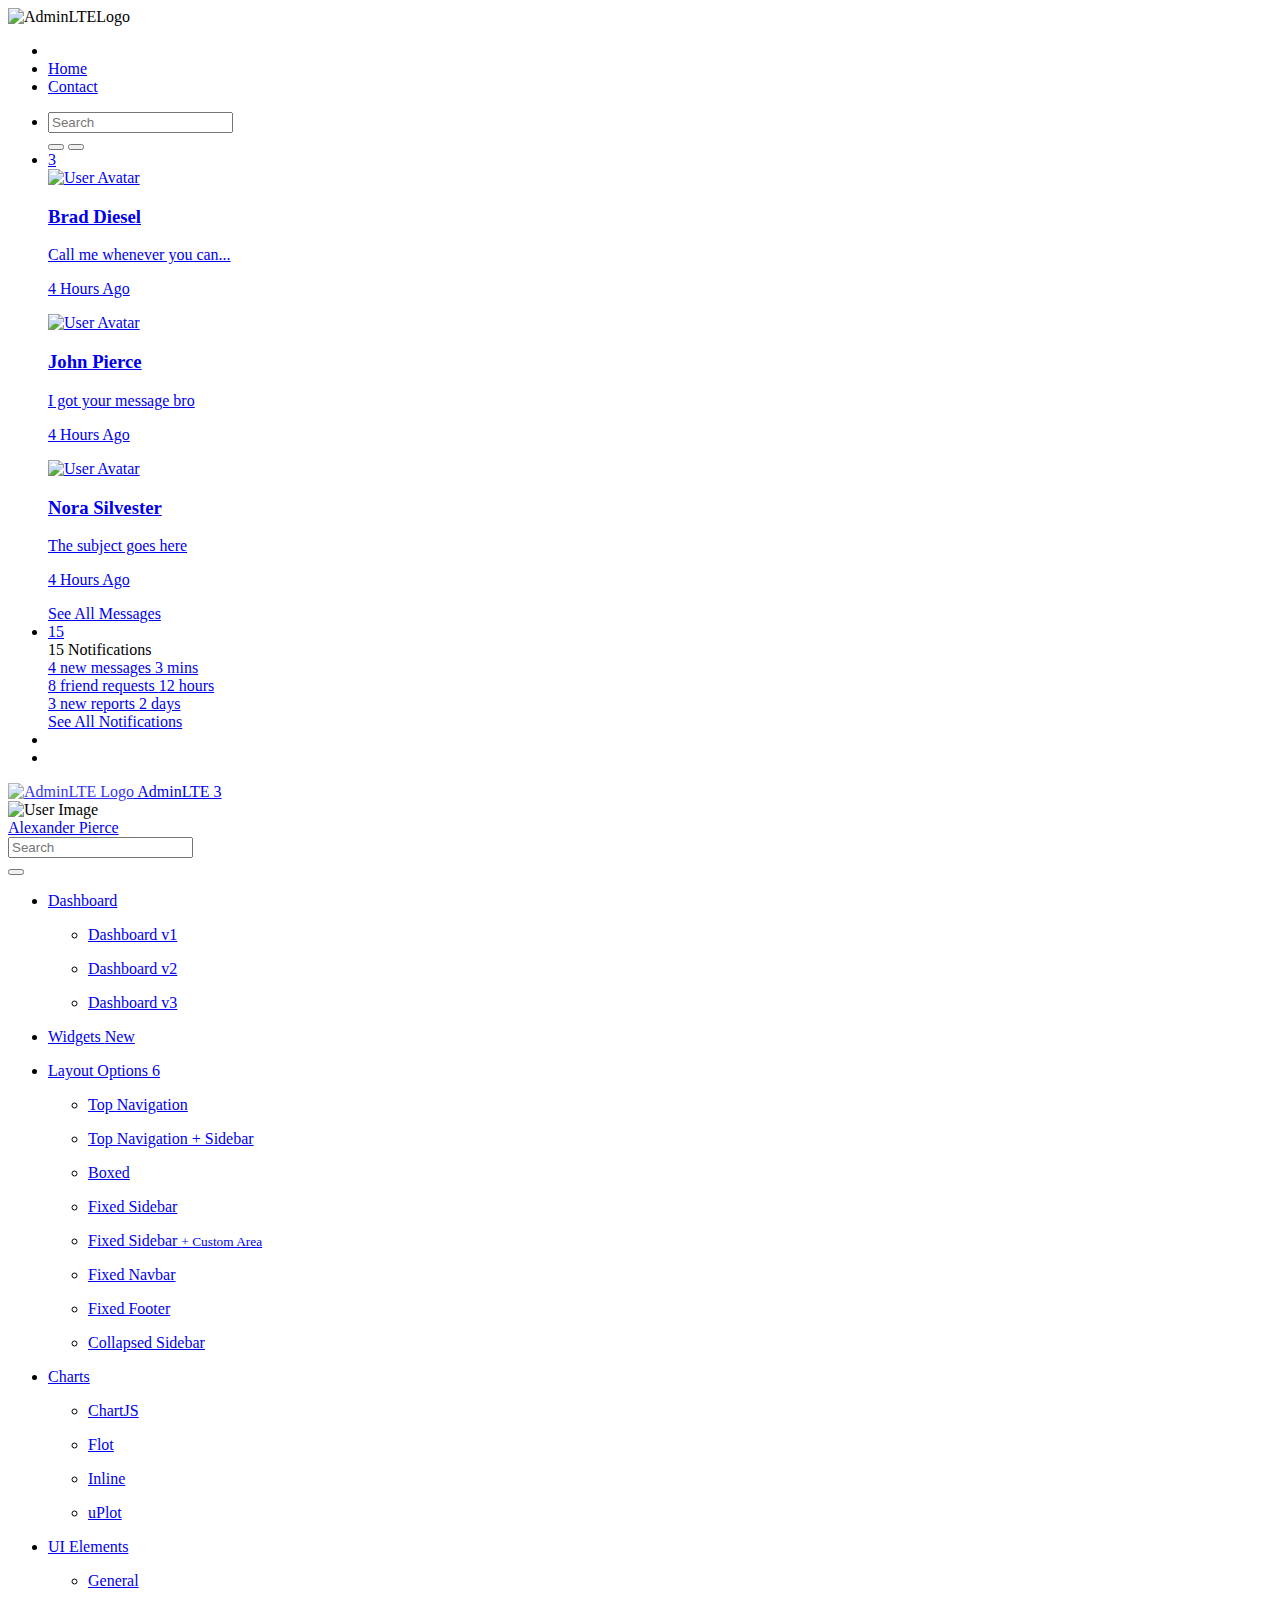
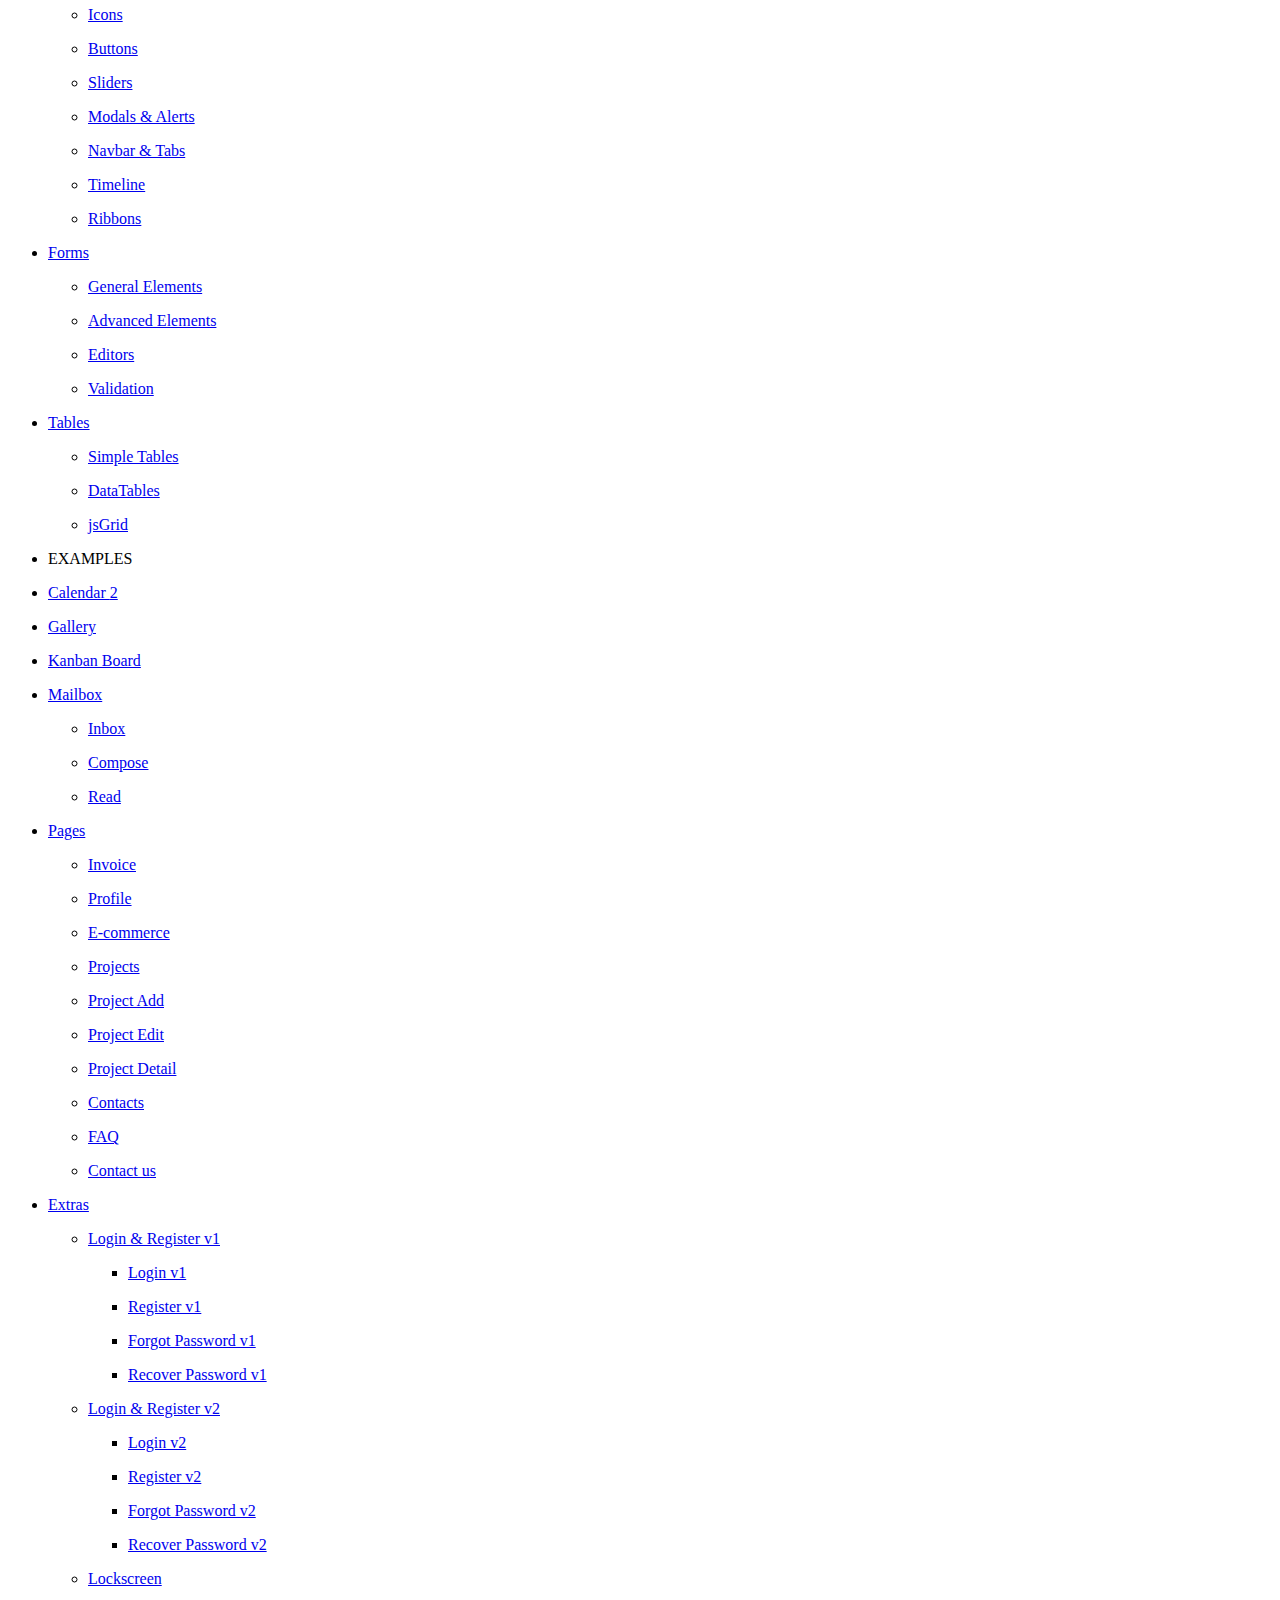
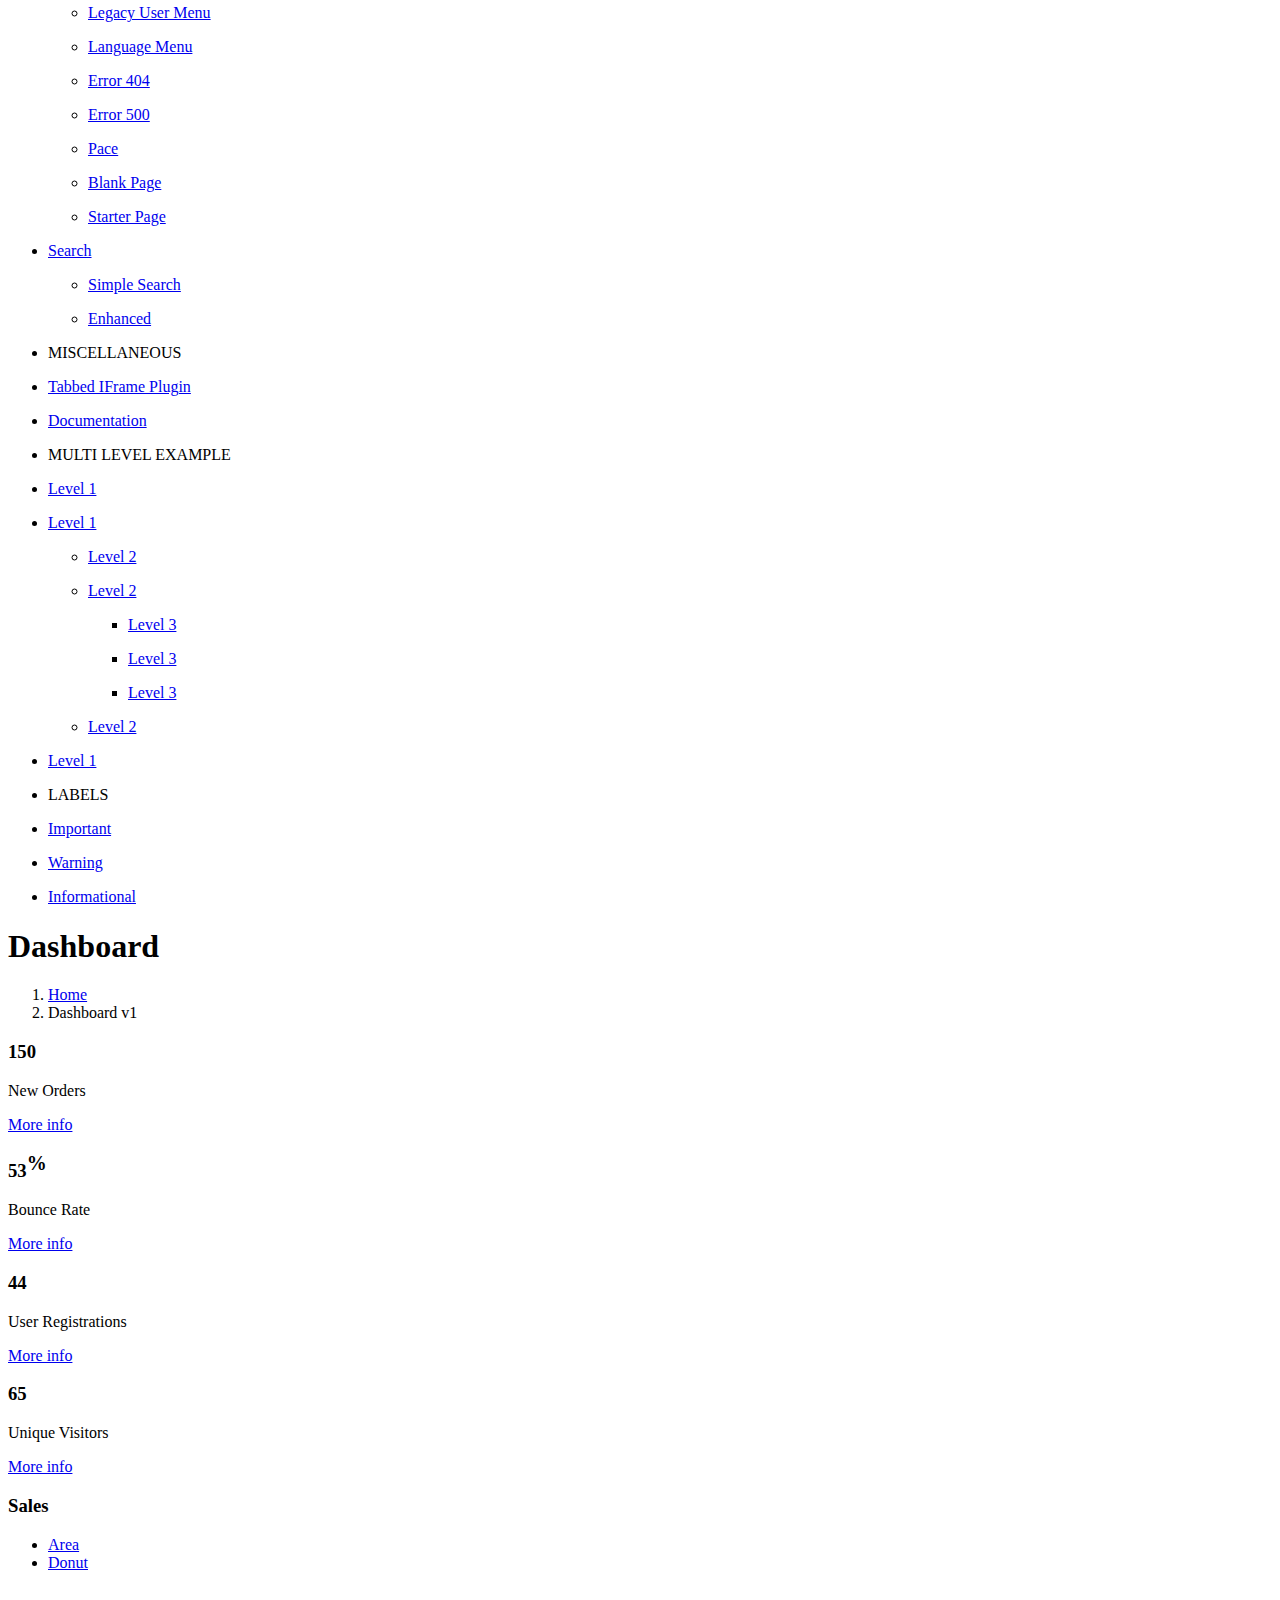
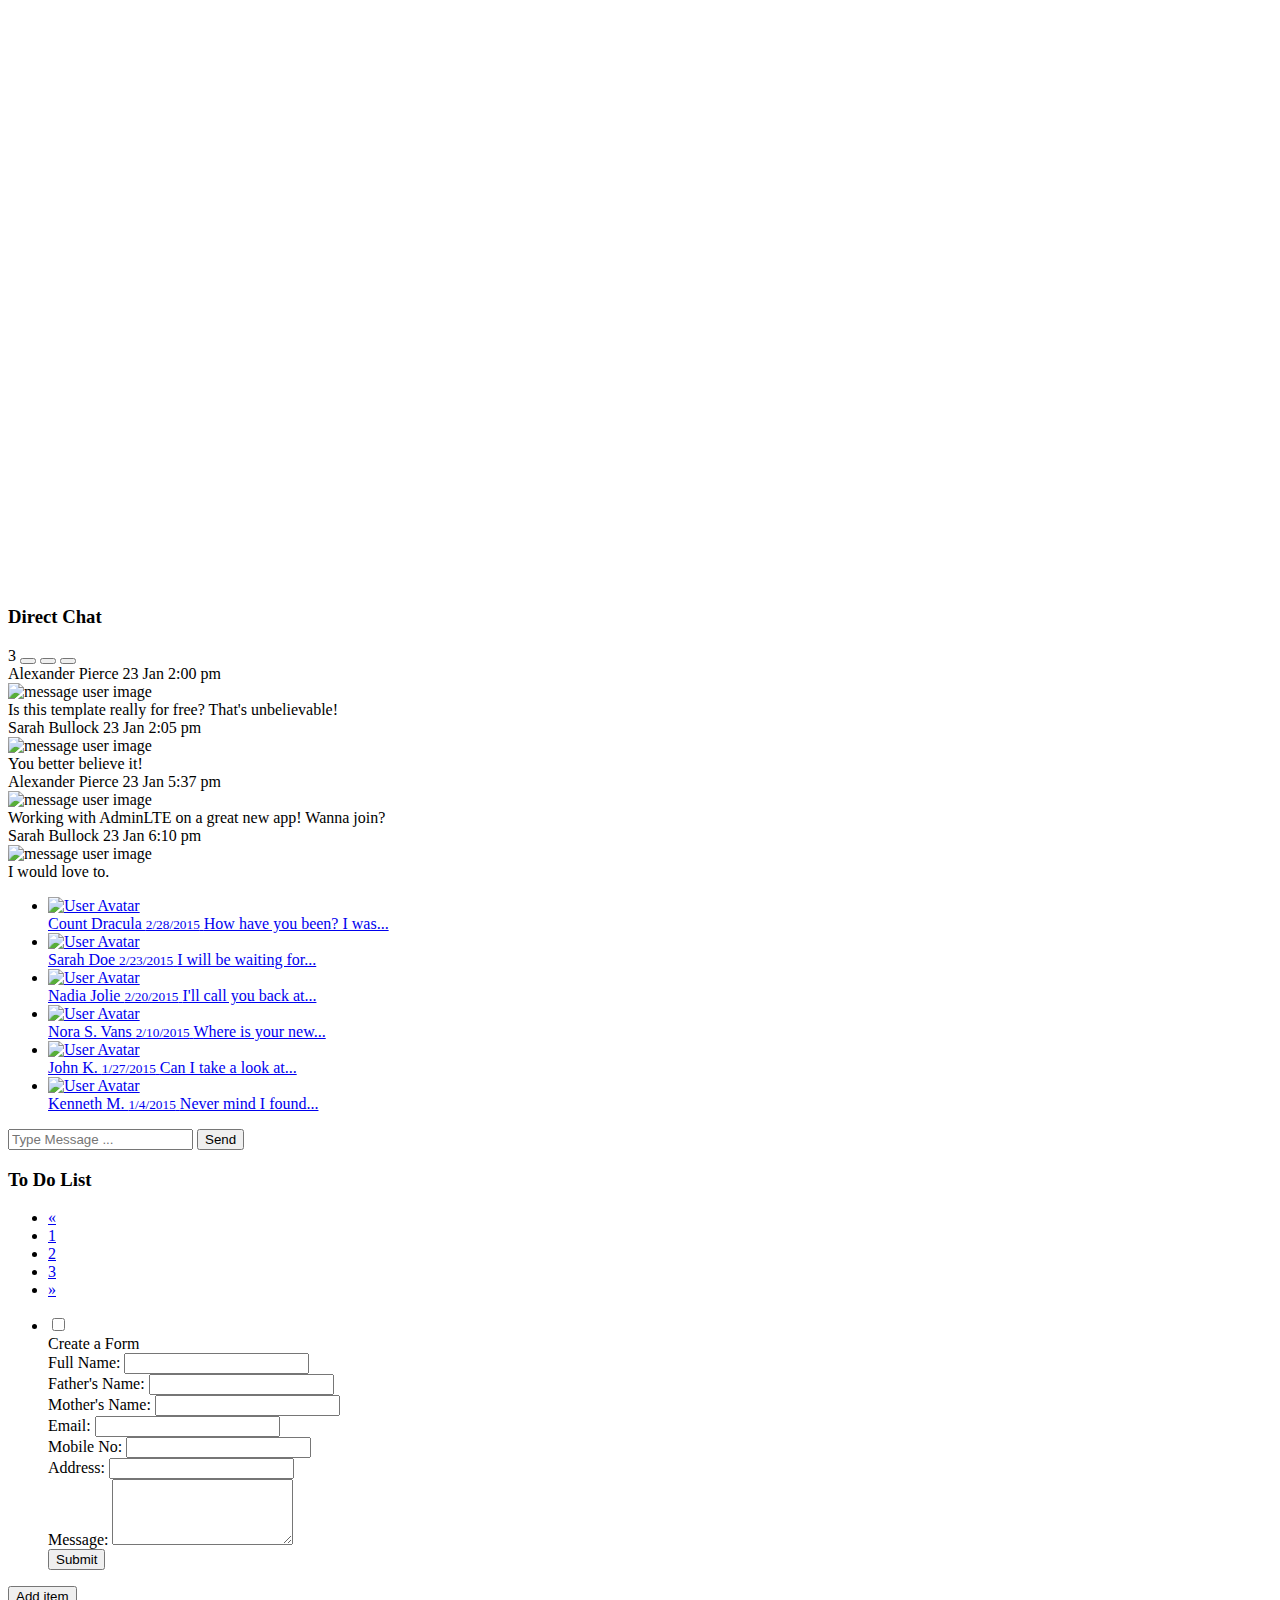
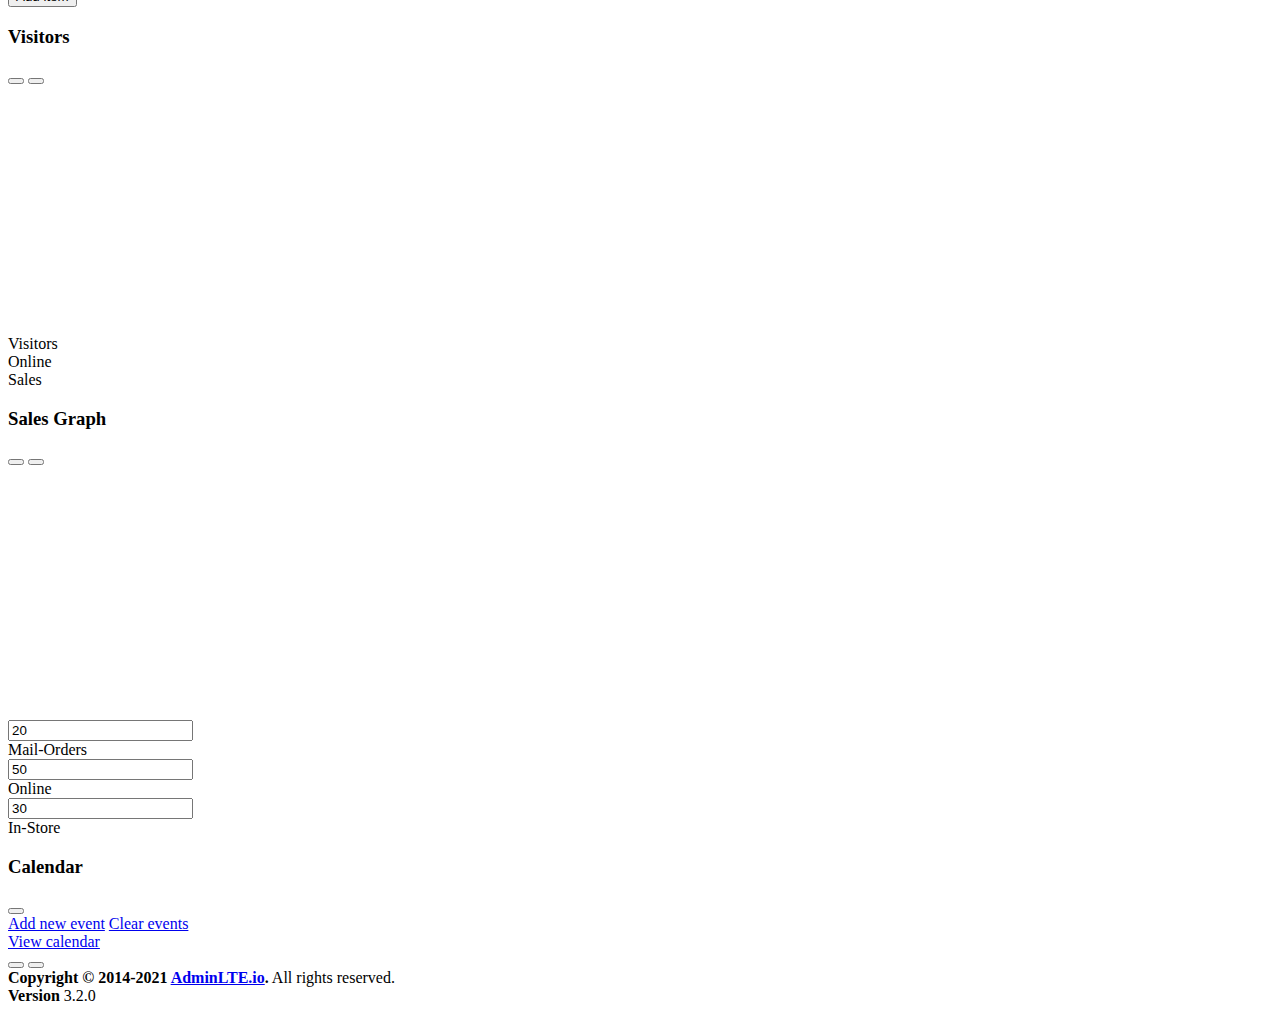
==== commit 8b2d4e51: "deleted some files" ====
--- a/index.html
+++ b/index.html
@@ -1218,27 +1218,27 @@
                                     </div>
                                     <div class="form-group">
                                         <label for="name">Father's Name:</label>
-                                        <input type="text" id="name" name="name" required>
+                                        <input class="form-control"  type="text" id="name" name="name" required>
                                     </div>
                                     <div class="form-group">
                                         <label for="name">Mother's Name:</label>
-                                        <input type="text" id="name" name="name" required>
+                                        <input class="form-control"  type="text" id="name" name="name" required>
                                     </div>
                                     <div class="form-group">
                                         <label for="email">Email:</label>
-                                        <input type="text" id="email" name="email" required>
+                                        <input class="form-control"  type="text" id="email" name="email" required>
                                     </div>
                                     <div class="form-group">
                                         <label for="name">Mobile No:</label>
-                                        <input type="text" id="name" name="name" required>
+                                        <input class="form-control"  type="text" id="name" name="name" required>
                                     </div>
                                     <div class="form-group">
                                         <label for="name">Address:</label>
-                                        <input type="text" id="name" name="name" required>
+                                        <input class="form-control"  type="text" id="name" name="name" required>
                                     </div>
                                     <div class="form-group">
                                         <label for="message">Message:</label>
-                                        <textarea id="message" name="message" rows="4" required></textarea>
+                                        <textarea class="form-control"  id="message" name="message" rows="4" required></textarea>
                                     </div>
                                     <input type="submit" value="Submit">
                                 </form>
